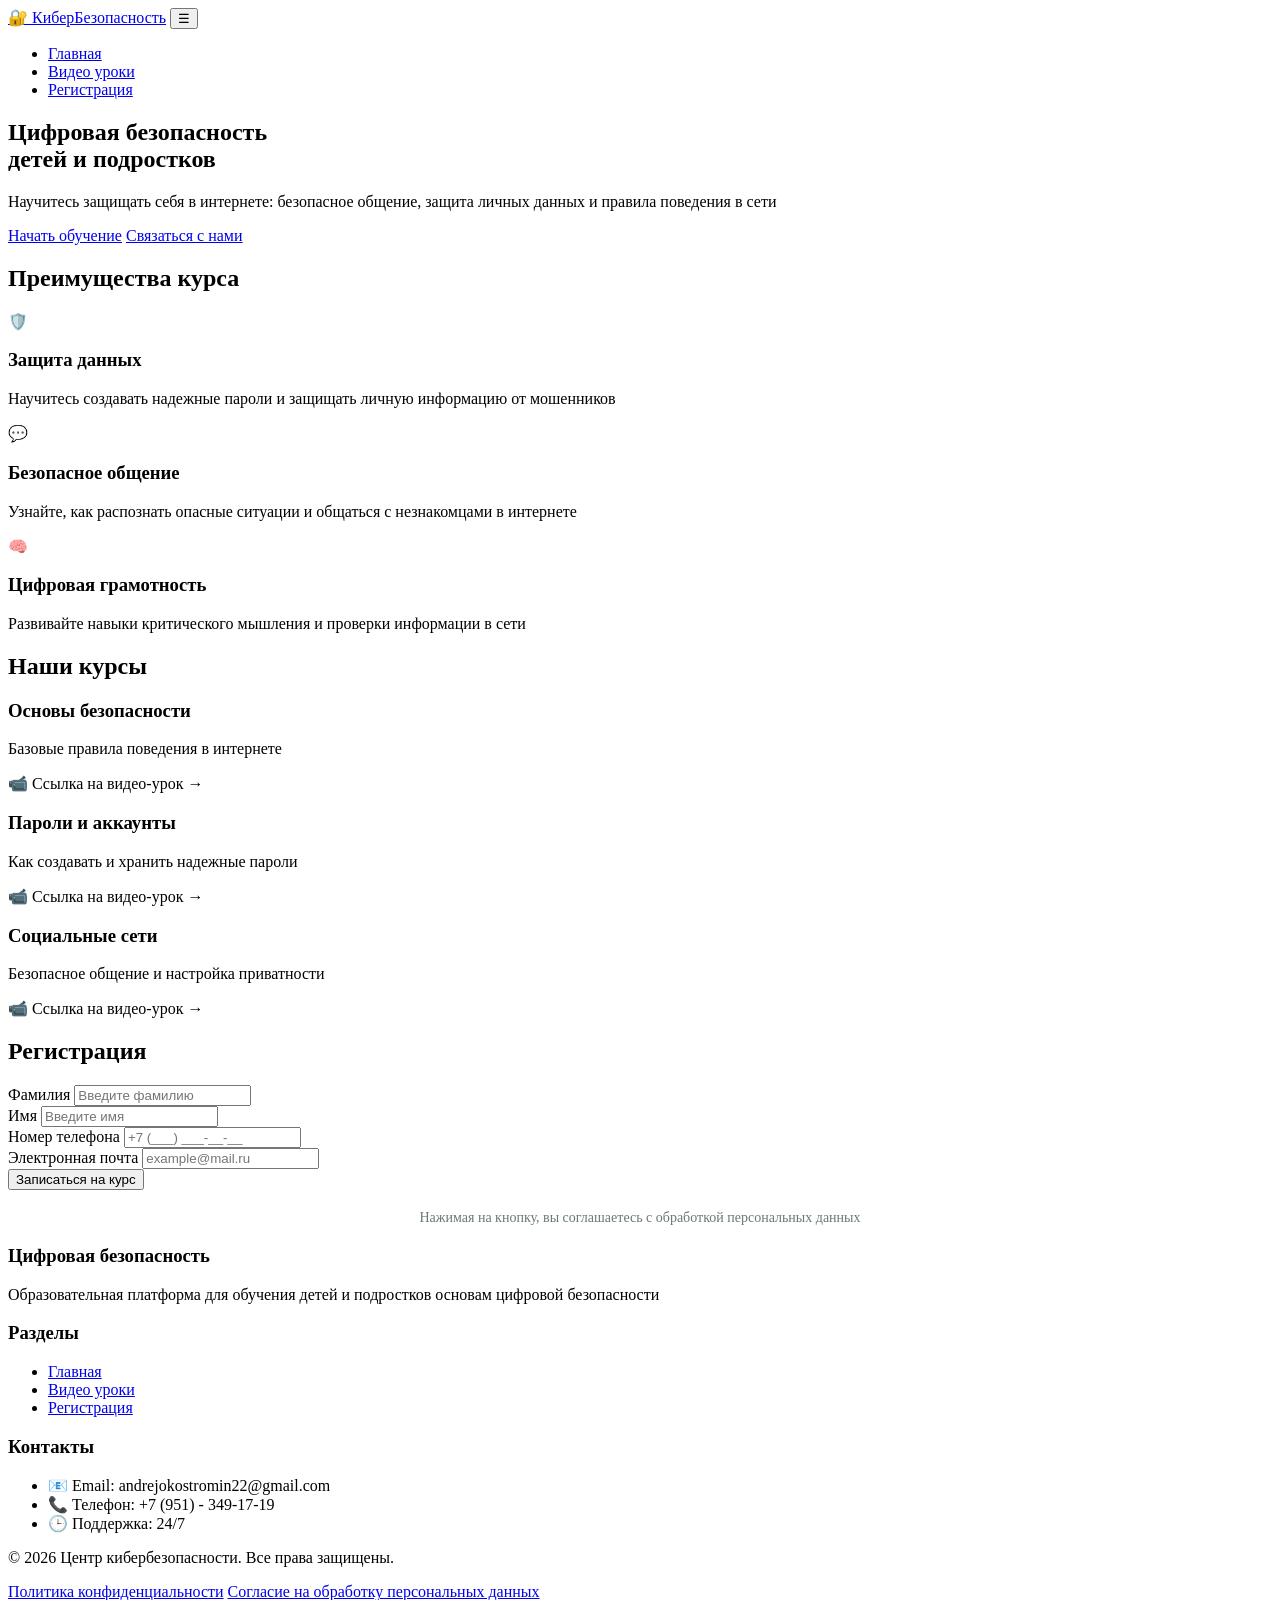
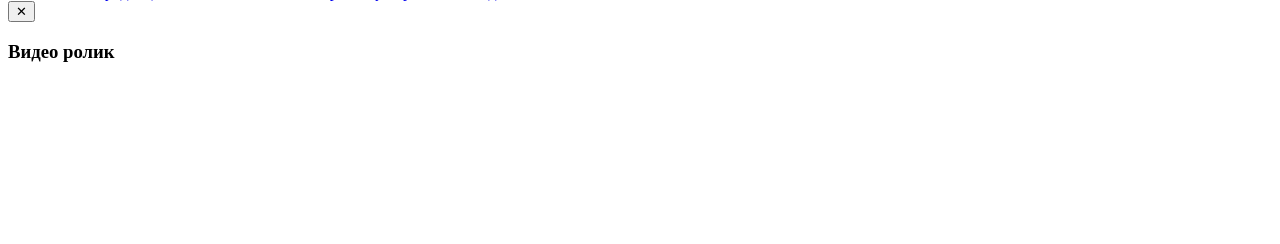
==== ДЕНЬ6/index.html @ f2b6f772 "Add files via upload" ====
<!DOCTYPE html>
<html lang="ru">
<head>
    <meta charset="UTF-8">
    <meta name="viewport" content="width=device-width, initial-scale=1.0, user-scalable=yes">
    <meta name="description" content="Цифровая безопасность для детей и подростков. Обучение основам безопасного поведения в интернете.">
    <title>Цифровая безопасность | Обучение детей и подростков</title>
    <link rel="stylesheet" href="styles.css">
</head>
<body>

<header class="header">
    <div class="container">
        <div class="navbar">
            <a href="#" class="logo">🔐 КиберБезопасность</a>
            <button class="burger" id="burgerBtn">☰</button>
            <ul class="nav-links" id="navMenu">
                <li><a href="#">Главная</a></li>
                <li><a href="#video-lessons">Видео уроки</a></li>
                <li><a href="#register-form">Регистрация</a></li>
            </ul>
        </div>
    </div>
</header>

<main>
    <!-- Hero секция -->
    <section class="hero">
        <div class="container">
            <div class="hero-content">
                <h1>Цифровая безопасность<br>детей и подростков</h1>
                <p>Научитесь защищать себя в интернете: безопасное общение, защита личных данных и правила поведения в сети</p>
                <div class="hero-buttons">
                    <a href="#video-lessons" class="btn btn-primary">Начать обучение</a>
                    <a href="#register-form" class="btn btn-secondary">Связаться с нами</a>
                </div>
            </div>
        </div>
    </section>

    <!-- Преимущества -->
    <section class="features">
        <div class="container">
            <h2 class="section-title">Преимущества курса</h2>
            <div class="features-grid">
                <div class="feature-card">
                    <span class="feature-icon">🛡️</span>
                    <h3>Защита данных</h3>
                    <p>Научитесь создавать надежные пароли и защищать личную информацию от мошенников</p>
                </div>
                <div class="feature-card">
                    <span class="feature-icon">💬</span>
                    <h3>Безопасное общение</h3>
                    <p>Узнайте, как распознать опасные ситуации и общаться с незнакомцами в интернете</p>
                </div>
                <div class="feature-card">
                    <span class="feature-icon">🧠</span>
                    <h3>Цифровая грамотность</h3>
                    <p>Развивайте навыки критического мышления и проверки информации в сети</p>
                </div>
            </div>
        </div>
    </section>

    <!-- Курсы с видео -->
    <section id="video-lessons" class="courses">
        <div class="container">
            <h2 class="section-title">Наши курсы</h2>
            <div class="courses-grid">
                <div class="course-card">
                    <h3>Основы безопасности</h3>
                    <p>Базовые правила поведения в интернете</p>
                    <a class="video-link" onclick="openVideoModal('dQw4w9WgXcQ')">📹 Ссылка на видео-урок →</a>
                </div>
                <div class="course-card">
                    <h3>Пароли и аккаунты</h3>
                    <p>Как создавать и хранить надежные пароли</p>
                    <a class="video-link" onclick="openVideoModal('dQw4w9WgXcQ')">📹 Ссылка на видео-урок →</a>
                </div>
                <div class="course-card">
                    <h3>Социальные сети</h3>
                    <p>Безопасное общение и настройка приватности</p>
                    <a class="video-link" onclick="openVideoModal('dQw4w9WgXcQ')">📹 Ссылка на видео-урок →</a>
                </div>
            </div>
        </div>
    </section>

    <!-- Регистрация -->
    <section id="register-form" class="register-section">
        <div class="container">
            <div class="register-container">
                <h2>Регистрация</h2>
                <form id="registrationForm" onsubmit="handleRegister(event)">
                    <div class="form-group">
                        <label for="surname">Фамилия</label>
                        <input type="text" id="surname" name="surname" required placeholder="Введите фамилию">
                    </div>
                    <div class="form-group">
                        <label for="name">Имя</label>
                        <input type="text" id="name" name="name" required placeholder="Введите имя">
                    </div>
                    <div class="form-group">
                        <label for="phone">Номер телефона</label>
                        <input type="tel" id="phone" name="phone" required placeholder="+7 (___) ___-__-__">
                    </div>
                    <div class="form-group">
                        <label for="email">Электронная почта</label>
                        <input type="email" id="email" name="email" required placeholder="example@mail.ru">
                    </div>
                    <button type="submit" class="btn btn-primary register-btn">Записаться на курс</button>
                </form>
                <p style="text-align: center; margin-top: 20px; font-size: 14px; color: #6B7A6F;">
                    Нажимая на кнопку, вы соглашаетесь с обработкой персональных данных
                </p>
            </div>
        </div>
    </section>
</main>

<!-- Подвал (футер) -->
<footer class="footer">
    <div class="container">
        <div class="footer-grid">
            <div class="footer-col">
                <h3>Цифровая безопасность</h3>
                <p>Образовательная платформа для обучения детей и подростков основам цифровой безопасности</p>
            </div>
            <div class="footer-col">
                <h3>Разделы</h3>
                <ul>
                    <li><a href="#">Главная</a></li>
                    <li><a href="#video-lessons">Видео уроки</a></li>
                    <li><a href="#register-form">Регистрация</a></li>
                </ul>
            </div>
            <div class="footer-col">
                <h3>Контакты</h3>
                <ul class="footer-contacts">
                    <li>📧 Email: andrejokostromin22@gmail.com</li>
                    <li>📞 Телефон: +7 (951) - 349-17-19</li>
                    <li>🕒 Поддержка: 24/7</li>
                </ul>
            </div>
        </div>
        <div class="footer-bottom">
            <p>© 2026 Центр кибербезопасности. Все права защищены.</p>
            <div class="footer-links">
                <a href="#">Политика конфиденциальности</a>
                <a href="#">Согласие на обработку персональных данных</a>
            </div>
        </div>
    </div>
</footer>

<!-- Модальное окно для видео -->
<div id="videoModal" class="modal">
    <div class="modal-content">
        <button class="modal-close" onclick="closeVideoModal()">✕</button>
        <h3>Видео ролик</h3>
        <div class="video-wrapper">
            <iframe id="videoIframe" src="" frameborder="0" allowfullscreen></iframe>
        </div>
    </div>
</div>

<script>
    // Мобильное меню
    const burger = document.getElementById('burgerBtn');
    const navMenu = document.getElementById('navMenu');
    burger.addEventListener('click', () => {
        navMenu.classList.toggle('active');
    });

    // Видео модальное окно
    function openVideoModal(videoId) {
        const modal = document.getElementById('videoModal');
        const iframe = document.getElementById('videoIframe');
        iframe.src = `https://www.youtube.com/embed/${videoId}?autoplay=1`;
        modal.classList.add('active');
        document.body.style.overflow = 'hidden';
    }

    function closeVideoModal() {
        const modal = document.getElementById('videoModal');
        const iframe = document.getElementById('videoIframe');
        iframe.src = '';
        modal.classList.remove('active');
        document.body.style.overflow = 'auto';
    }

    // Закрытие по клику вне модального окна
    window.onclick = function(event) {
        const modal = document.getElementById('videoModal');
        if (event.target === modal) {
            closeVideoModal();
        }
    }

    // Обработка формы регистрации
    function handleRegister(event) {
        event.preventDefault();
        const surname = document.getElementById('surname').value;
        const name = document.getElementById('name').value;
        const phone = document.getElementById('phone').value;
        const email = document.getElementById('email').value;
        
        alert(`Спасибо за регистрацию, ${name} ${surname}!\n\nМы отправили подтверждение на ${email}\nНаш менеджер свяжется с вами по телефону ${phone}`);
        
        document.getElementById('registrationForm').reset();
    }
</script>
</body>
</html>
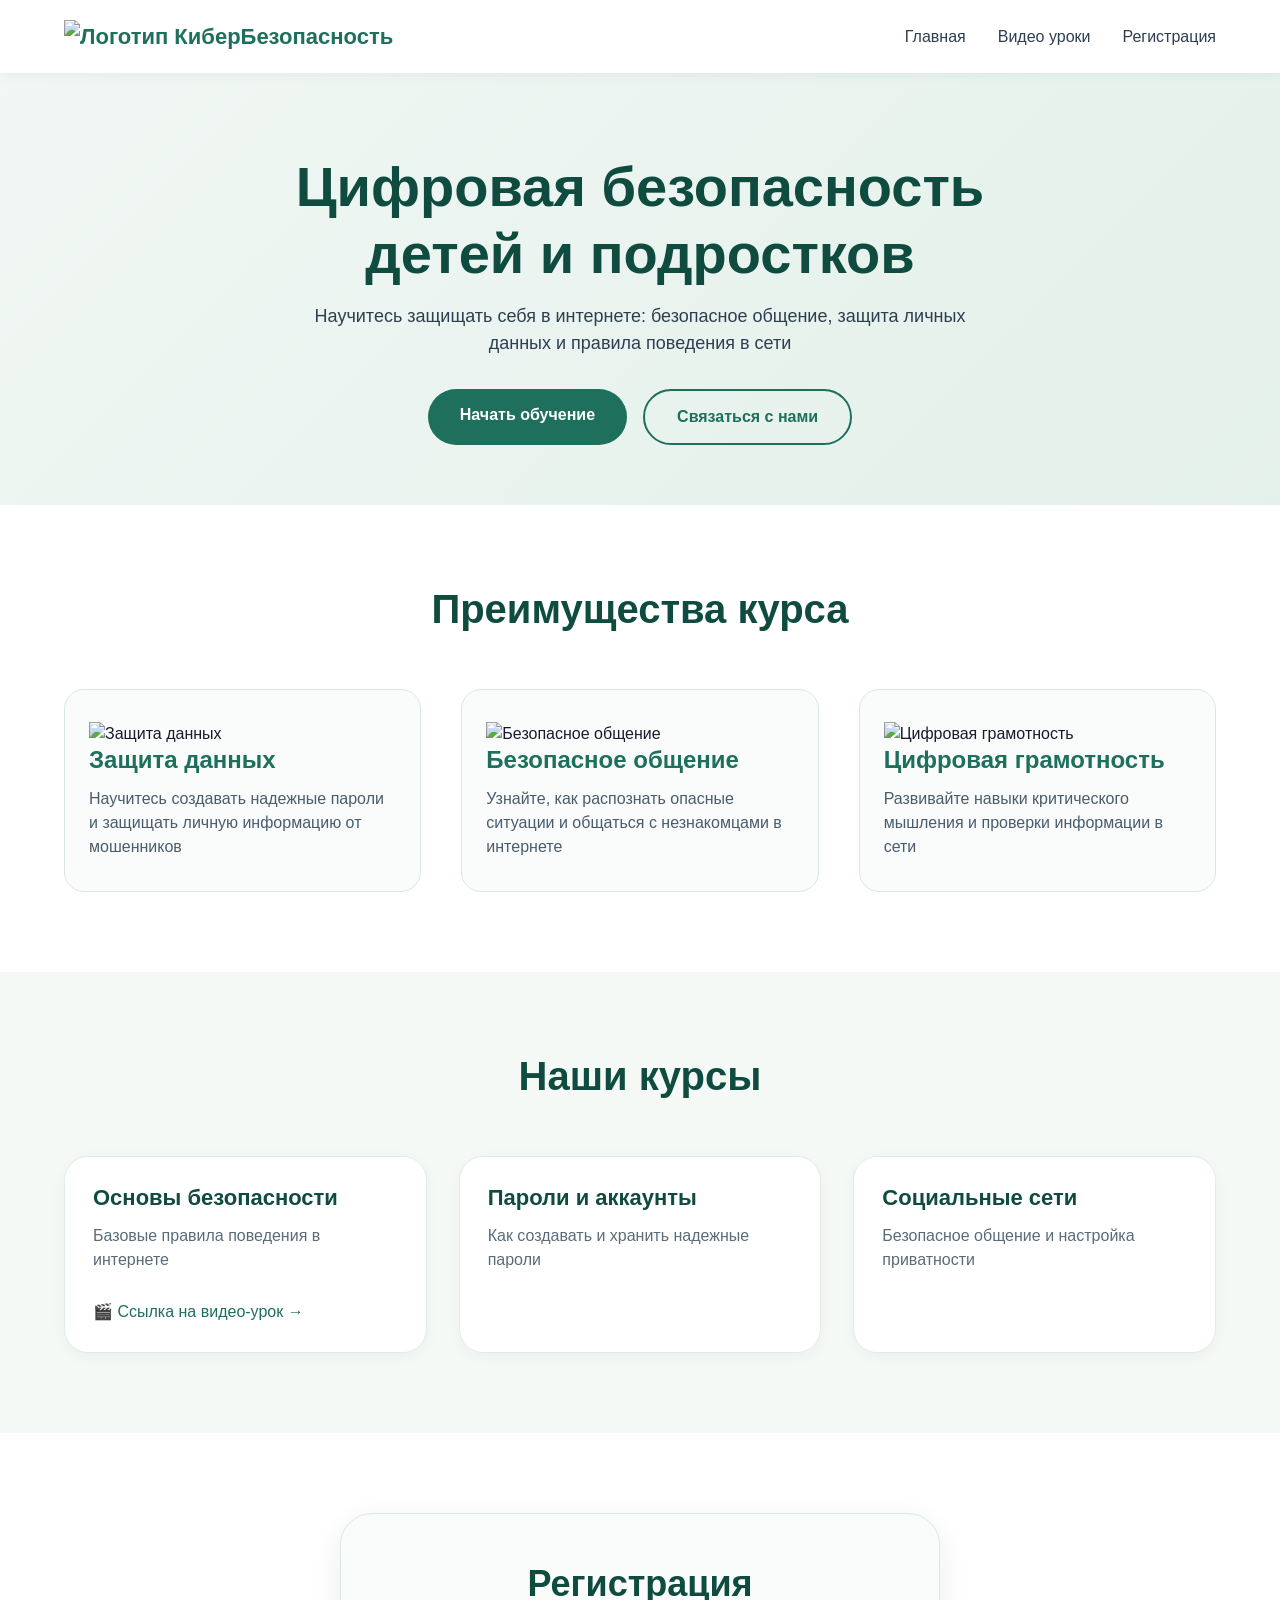
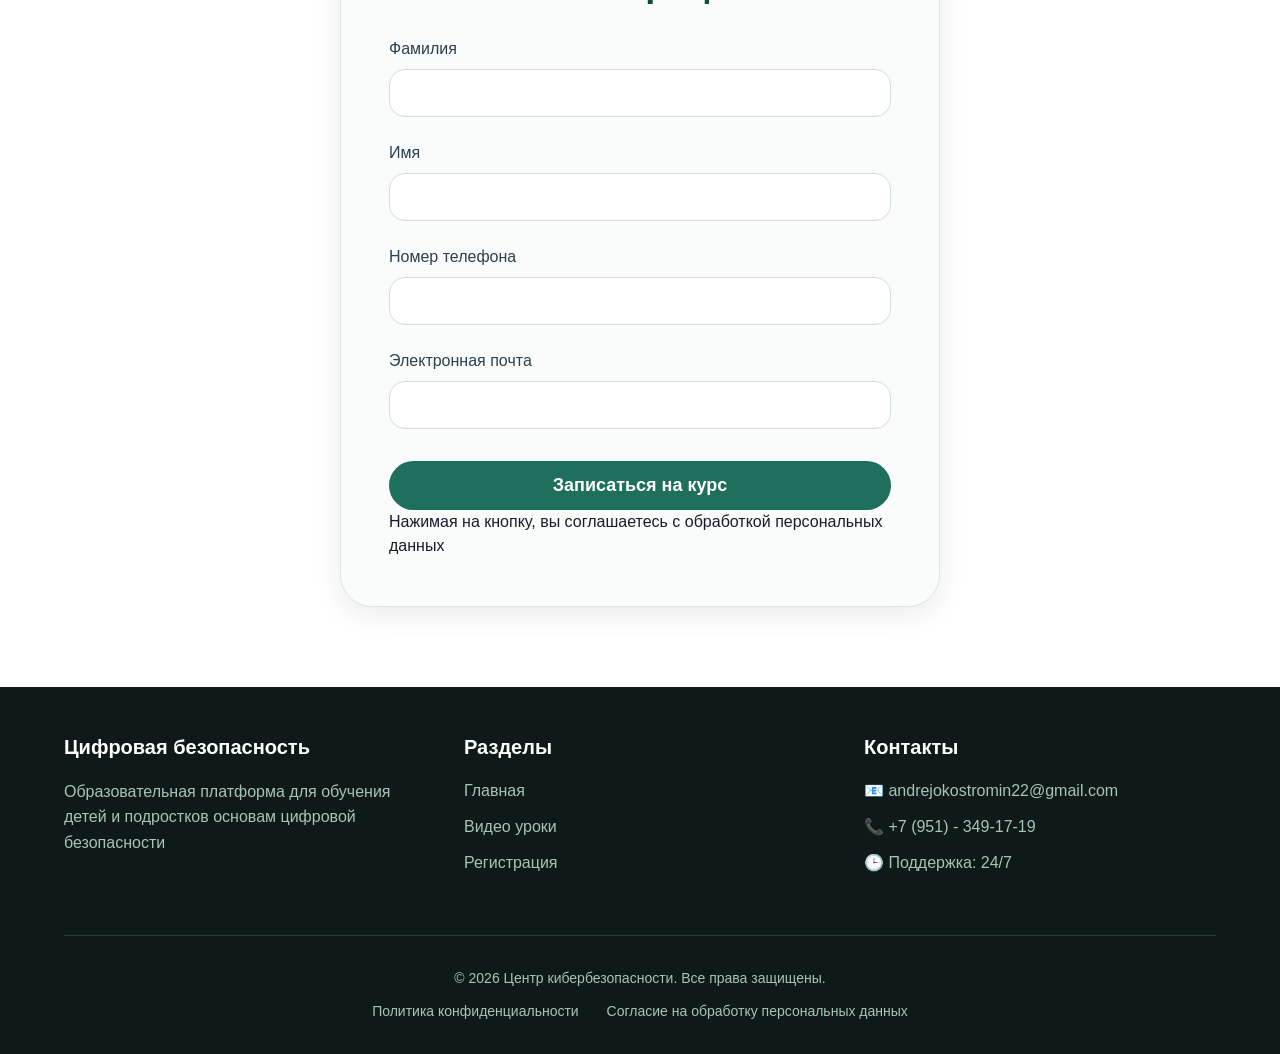
==== commit 88ed1ef5: "Update index.html" ====
--- a/ДЕНЬ6/index.html
+++ b/ДЕНЬ6/index.html
@@ -2,17 +2,19 @@
 <html lang="ru">
 <head>
     <meta charset="UTF-8">
-    <meta name="viewport" content="width=device-width, initial-scale=1.0, user-scalable=yes">
-    <meta name="description" content="Цифровая безопасность для детей и подростков. Обучение основам безопасного поведения в интернете.">
-    <title>Цифровая безопасность | Обучение детей и подростков</title>
-    <link rel="stylesheet" href="styles.css">
+    <meta name="viewport" content="width=device-width, initial-scale=1.0">
+    <title>Цифровая безопасность</title>
+    <link rel="stylesheet" href="style.css">
 </head>
 <body>
 
 <header class="header">
     <div class="container">
         <div class="navbar">
-            <a href="#" class="logo">🔐 КиберБезопасность</a>
+            <a href="#" class="logo">
+                <img src="logo.png" alt="Логотип">
+                <span>КиберБезопасность</span>
+            </a>
             <button class="burger" id="burgerBtn">☰</button>
             <ul class="nav-links" id="navMenu">
                 <li><a href="#">Главная</a></li>
@@ -24,7 +26,6 @@
 </header>
 
 <main>
-    <!-- Hero секция -->
     <section class="hero">
         <div class="container">
             <div class="hero-content">
@@ -38,23 +39,22 @@
         </div>
     </section>
 
-    <!-- Преимущества -->
     <section class="features">
         <div class="container">
             <h2 class="section-title">Преимущества курса</h2>
             <div class="features-grid">
                 <div class="feature-card">
-                    <span class="feature-icon">🛡️</span>
+                    <img src="1.png" alt="Защита данных">
                     <h3>Защита данных</h3>
                     <p>Научитесь создавать надежные пароли и защищать личную информацию от мошенников</p>
                 </div>
                 <div class="feature-card">
-                    <span class="feature-icon">💬</span>
+                    <img src="2.png" alt="Безопасное общение">
                     <h3>Безопасное общение</h3>
                     <p>Узнайте, как распознать опасные ситуации и общаться с незнакомцами в интернете</p>
                 </div>
                 <div class="feature-card">
-                    <span class="feature-icon">🧠</span>
+                    <img src="3.png" alt="Цифровая грамотность">
                     <h3>Цифровая грамотность</h3>
                     <p>Развивайте навыки критического мышления и проверки информации в сети</p>
                 </div>
@@ -62,7 +62,6 @@
         </div>
     </section>
 
-    <!-- Курсы с видео -->
     <section id="video-lessons" class="courses">
         <div class="container">
             <h2 class="section-title">Наши курсы</h2>
@@ -70,23 +69,24 @@
                 <div class="course-card">
                     <h3>Основы безопасности</h3>
                     <p>Базовые правила поведения в интернете</p>
-                    <a class="video-link" onclick="openVideoModal('dQw4w9WgXcQ')">📹 Ссылка на видео-урок →</a>
+                    <a class="video-link" onclick="openVideoModal()">
+                        🎬 Ссылка на видео-урок →
+                    </a>
                 </div>
                 <div class="course-card">
                     <h3>Пароли и аккаунты</h3>
                     <p>Как создавать и хранить надежные пароли</p>
-                    <a class="video-link" onclick="openVideoModal('dQw4w9WgXcQ')">📹 Ссылка на видео-урок →</a>
+                    <!-- Видео ссылки НЕТ -->
                 </div>
                 <div class="course-card">
                     <h3>Социальные сети</h3>
                     <p>Безопасное общение и настройка приватности</p>
-                    <a class="video-link" onclick="openVideoModal('dQw4w9WgXcQ')">📹 Ссылка на видео-урок →</a>
-                </div>
-            </div>
-        </div>
-    </section>
-
-    <!-- Регистрация -->
+                    <!-- Видео ссылки НЕТ -->
+                </div>
+            </div>
+        </div>
+    </section>
+
     <section id="register-form" class="register-section">
         <div class="container">
             <div class="register-container">
@@ -94,31 +94,28 @@
                 <form id="registrationForm" onsubmit="handleRegister(event)">
                     <div class="form-group">
                         <label for="surname">Фамилия</label>
-                        <input type="text" id="surname" name="surname" required placeholder="Введите фамилию">
+                        <input type="text" id="surname" required>
                     </div>
                     <div class="form-group">
                         <label for="name">Имя</label>
-                        <input type="text" id="name" name="name" required placeholder="Введите имя">
+                        <input type="text" id="name" required>
                     </div>
                     <div class="form-group">
                         <label for="phone">Номер телефона</label>
-                        <input type="tel" id="phone" name="phone" required placeholder="+7 (___) ___-__-__">
+                        <input type="tel" id="phone" required>
                     </div>
                     <div class="form-group">
                         <label for="email">Электронная почта</label>
-                        <input type="email" id="email" name="email" required placeholder="example@mail.ru">
+                        <input type="email" id="email" required>
                     </div>
                     <button type="submit" class="btn btn-primary register-btn">Записаться на курс</button>
                 </form>
-                <p style="text-align: center; margin-top: 20px; font-size: 14px; color: #6B7A6F;">
-                    Нажимая на кнопку, вы соглашаетесь с обработкой персональных данных
-                </p>
+                <p class="form-agree">Нажимая на кнопку, вы соглашаетесь с обработкой персональных данных</p>
             </div>
         </div>
     </section>
 </main>
 
-<!-- Подвал (футер) -->
 <footer class="footer">
     <div class="container">
         <div class="footer-grid">
@@ -137,8 +134,8 @@
             <div class="footer-col">
                 <h3>Контакты</h3>
                 <ul class="footer-contacts">
-                    <li>📧 Email: andrejokostromin22@gmail.com</li>
-                    <li>📞 Телефон: +7 (951) - 349-17-19</li>
+                    <li>📧 andrejokostromin22@gmail.com</li>
+                    <li>📞 +7 (951) - 349-17-19</li>
                     <li>🕒 Поддержка: 24/7</li>
                 </ul>
             </div>
@@ -153,43 +150,49 @@
     </div>
 </footer>
 
-<!-- Модальное окно для видео -->
+<!-- Модальное окно с видео -->
 <div id="videoModal" class="modal">
     <div class="modal-content">
         <button class="modal-close" onclick="closeVideoModal()">✕</button>
         <h3>Видео ролик</h3>
         <div class="video-wrapper">
-            <iframe id="videoIframe" src="" frameborder="0" allowfullscreen></iframe>
+            <video id="videoPlayer" controls poster="preview.png" style="width: 100%; height: 100%; border-radius: 12px; background: #000;">
+                <source src="video.mp4" type="video/mp4">
+                Ваш браузер не поддерживает видео
+            </video>
         </div>
     </div>
 </div>
 
 <script>
-    // Мобильное меню
     const burger = document.getElementById('burgerBtn');
     const navMenu = document.getElementById('navMenu');
-    burger.addEventListener('click', () => {
-        navMenu.classList.toggle('active');
-    });
-
-    // Видео модальное окно
-    function openVideoModal(videoId) {
+    if (burger) {
+        burger.addEventListener('click', () => {
+            navMenu.classList.toggle('active');
+        });
+    }
+
+    function openVideoModal() {
         const modal = document.getElementById('videoModal');
-        const iframe = document.getElementById('videoIframe');
-        iframe.src = `https://www.youtube.com/embed/${videoId}?autoplay=1`;
+        const video = document.getElementById('videoPlayer');
+        
         modal.classList.add('active');
         document.body.style.overflow = 'hidden';
+        video.play();
     }
 
     function closeVideoModal() {
         const modal = document.getElementById('videoModal');
-        const iframe = document.getElementById('videoIframe');
-        iframe.src = '';
+        const video = document.getElementById('videoPlayer');
+        
+        video.pause();
+        video.currentTime = 0;
+        
         modal.classList.remove('active');
         document.body.style.overflow = 'auto';
     }
 
-    // Закрытие по клику вне модального окна
     window.onclick = function(event) {
         const modal = document.getElementById('videoModal');
         if (event.target === modal) {
@@ -197,18 +200,15 @@
         }
     }
 
-    // Обработка формы регистрации
     function handleRegister(event) {
         event.preventDefault();
         const surname = document.getElementById('surname').value;
         const name = document.getElementById('name').value;
+        const email = document.getElementById('email').value;
         const phone = document.getElementById('phone').value;
-        const email = document.getElementById('email').value;
-        
-        alert(`Спасибо за регистрацию, ${name} ${surname}!\n\nМы отправили подтверждение на ${email}\nНаш менеджер свяжется с вами по телефону ${phone}`);
-        
+        alert('Спасибо за регистрацию, ' + name + ' ' + surname + '!\n\nМы отправили подтверждение на ' + email + '\nНаш менеджер свяжется с вами по телефону ' + phone);
         document.getElementById('registrationForm').reset();
     }
 </script>
 </body>
-</html>+</html>
--- a/ДЕНЬ6/style.css
+++ b/ДЕНЬ6/style.css
@@ -0,0 +1,513 @@
+/* ---------- RESET ---------- */
+* {
+    margin: 0;
+    padding: 0;
+    box-sizing: border-box;
+}
+
+body {
+    font-family: 'Inter', 'Roboto', sans-serif;
+    background-color: #FFFFFF;
+    color: #1A1A2E;
+    line-height: 1.5;
+}
+
+.container {
+    max-width: 1200px;
+    margin: 0 auto;
+    padding: 0 24px;
+}
+
+h1, h2, h3 {
+    font-weight: 700;
+    line-height: 1.2;
+}
+
+/* ---------- ШРИФТЫ (скачайте и положите в папку fonts/) ---------- */
+@font-face {
+    font-family: 'Inter';
+    src: url('fonts/Inter-Regular.woff2') format('woff2'),
+         url('fonts/Inter-Regular.woff') format('woff');
+    font-weight: 400;
+    font-display: swap;
+}
+@font-face {
+    font-family: 'Inter';
+    src: url('fonts/Inter-Medium.woff2') format('woff2'),
+         url('fonts/Inter-Medium.woff') format('woff');
+    font-weight: 500;
+    font-display: swap;
+}
+@font-face {
+    font-family: 'Inter';
+    src: url('fonts/Inter-Bold.woff2') format('woff2'),
+         url('fonts/Inter-Bold.woff') format('woff');
+    font-weight: 700;
+    font-display: swap;
+}
+
+/* ---------- КНОПКИ ---------- */
+.btn {
+    display: inline-block;
+    padding: 14px 32px;
+    border-radius: 50px;
+    font-weight: 600;
+    text-decoration: none;
+    transition: all 0.3s ease;
+    font-size: 16px;
+    cursor: pointer;
+    border: none;
+}
+
+.btn-primary {
+    background: #1E6F5C;
+    color: white;
+}
+
+.btn-primary:hover {
+    background: #0F4C3F;
+    transform: translateY(-2px);
+}
+
+.btn-secondary {
+    background: transparent;
+    color: #1E6F5C;
+    border: 2px solid #1E6F5C;
+}
+
+.btn-secondary:hover {
+    background: #1E6F5C;
+    color: white;
+}
+
+/* ---------- ССЫЛКА НА ВИДЕО ---------- */
+.video-link {
+    display: inline-flex;
+    align-items: center;
+    gap: 8px;
+    color: #1E6F5C;
+    text-decoration: none;
+    font-weight: 500;
+    margin-top: 12px;
+    transition: gap 0.2s;
+    cursor: pointer;
+}
+
+.video-link:hover {
+    gap: 12px;
+    text-decoration: underline;
+}
+
+/* ---------- ШАПКА (HEADER) ---------- */
+.header {
+    background: white;
+    box-shadow: 0 2px 12px rgba(0,0,0,0.05);
+    position: sticky;
+    top: 0;
+    z-index: 100;
+}
+
+.navbar {
+    display: flex;
+    justify-content: space-between;
+    align-items: center;
+    padding: 20px 0;
+    flex-wrap: wrap;
+    gap: 16px;
+}
+
+.logo {
+    font-size: 22px;
+    font-weight: 700;
+    color: #1E6F5C;
+    text-decoration: none;
+}
+
+.nav-links {
+    display: flex;
+    gap: 32px;
+    list-style: none;
+}
+
+.nav-links a {
+    text-decoration: none;
+    color: #2D3E50;
+    font-weight: 500;
+    transition: color 0.2s;
+}
+
+.nav-links a:hover {
+    color: #1E6F5C;
+}
+
+.burger {
+    display: none;
+    font-size: 28px;
+    cursor: pointer;
+    background: none;
+    border: none;
+}
+
+/* ---------- HERO СЕКЦИЯ ---------- */
+.hero {
+    padding: 80px 0 60px;
+    background: linear-gradient(135deg, #F0F7F4 0%, #E4F0EA 100%);
+}
+
+.hero-content {
+    max-width: 700px;
+    margin: 0 auto;
+    text-align: center;
+}
+
+.hero-content h1 {
+    font-size: 56px;
+    color: #0F4C3F;
+    margin-bottom: 16px;
+}
+
+.hero-content p {
+    font-size: 18px;
+    color: #2D3E50;
+    margin-bottom: 32px;
+}
+
+.hero-buttons {
+    display: flex;
+    gap: 16px;
+    justify-content: center;
+    flex-wrap: wrap;
+}
+
+/* ---------- ПРЕИМУЩЕСТВА ---------- */
+.features {
+    padding: 80px 0;
+    background: white;
+}
+
+.section-title {
+    text-align: center;
+    font-size: 40px;
+    margin-bottom: 56px;
+    color: #0F4C3F;
+}
+
+.features-grid {
+    display: grid;
+    grid-template-columns: repeat(auto-fit, minmax(280px, 1fr));
+    gap: 40px;
+}
+
+.feature-card {
+    background: #F9FCFA;
+    padding: 32px 24px;
+    border-radius: 20px;
+    border: 1px solid #D9E8E2;
+    transition: all 0.25s;
+}
+
+.feature-card:hover {
+    transform: translateY(-5px);
+    box-shadow: 0 12px 24px rgba(0,0,0,0.06);
+    border-color: #1E6F5C;
+}
+
+.feature-icon {
+    font-size: 40px;
+    margin-bottom: 20px;
+    display: block;
+}
+
+.feature-card h3 {
+    font-size: 24px;
+    margin-bottom: 12px;
+    color: #1E6F5C;
+}
+
+.feature-card p {
+    color: #4A5B6E;
+    line-height: 1.5;
+}
+
+/* ---------- КУРСЫ ---------- */
+.courses {
+    background: #F4F9F6;
+    padding: 80px 0;
+}
+
+.courses-grid {
+    display: grid;
+    grid-template-columns: repeat(auto-fit, minmax(300px, 1fr));
+    gap: 32px;
+}
+
+.course-card {
+    background: white;
+    border-radius: 24px;
+    padding: 28px;
+    box-shadow: 0 4px 16px rgba(0,0,0,0.04);
+    border: 1px solid #E2EDE8;
+    transition: all 0.3s;
+}
+
+.course-card:hover {
+    transform: translateY(-4px);
+    box-shadow: 0 12px 28px rgba(0,0,0,0.1);
+}
+
+.course-card h3 {
+    font-size: 22px;
+    margin-bottom: 12px;
+    color: #0F4C3F;
+}
+
+.course-card p {
+    color: #5A6B7A;
+    margin-bottom: 16px;
+}
+
+/* ---------- РЕГИСТРАЦИЯ ---------- */
+.register-section {
+    padding: 80px 0;
+    background: white;
+}
+
+.register-container {
+    max-width: 600px;
+    margin: 0 auto;
+    background: #F9FCFA;
+    padding: 48px;
+    border-radius: 32px;
+    box-shadow: 0 8px 28px rgba(0,0,0,0.08);
+    border: 1px solid #D9E8E2;
+}
+
+.register-container h2 {
+    text-align: center;
+    font-size: 36px;
+    color: #0F4C3F;
+    margin-bottom: 32px;
+}
+
+.form-group {
+    margin-bottom: 24px;
+}
+
+.form-group label {
+    display: block;
+    font-weight: 500;
+    margin-bottom: 8px;
+    color: #2D3E50;
+}
+
+.form-group input {
+    width: 100%;
+    padding: 14px 18px;
+    border: 1px solid #D1E0D1;
+    border-radius: 16px;
+    font-size: 16px;
+    font-family: inherit;
+    transition: border 0.2s;
+}
+
+.form-group input:focus {
+    outline: none;
+    border-color: #1E6F5C;
+    box-shadow: 0 0 0 3px rgba(30,111,92,0.1);
+}
+
+.register-btn {
+    width: 100%;
+    background: #1E6F5C;
+    color: white;
+    padding: 14px;
+    font-size: 18px;
+    margin-top: 8px;
+}
+
+/* ---------- МОДАЛЬНОЕ ОКНО ДЛЯ ВИДЕО ---------- */
+.modal {
+    display: none;
+    position: fixed;
+    top: 0;
+    left: 0;
+    width: 100%;
+    height: 100%;
+    background: rgba(0,0,0,0.8);
+    z-index: 1000;
+    justify-content: center;
+    align-items: center;
+}
+
+.modal.active {
+    display: flex;
+}
+
+.modal-content {
+    background: white;
+    border-radius: 28px;
+    max-width: 800px;
+    width: 90%;
+    padding: 24px;
+    position: relative;
+}
+
+.modal-close {
+    position: absolute;
+    top: 16px;
+    right: 20px;
+    font-size: 28px;
+    cursor: pointer;
+    background: none;
+    border: none;
+    color: #666;
+}
+
+.modal-close:hover {
+    color: #1E6F5C;
+}
+
+.video-wrapper {
+    position: relative;
+    padding-bottom: 56.25%;
+    height: 0;
+    overflow: hidden;
+    border-radius: 20px;
+}
+
+.video-wrapper iframe {
+    position: absolute;
+    top: 0;
+    left: 0;
+    width: 100%;
+    height: 100%;
+    border-radius: 20px;
+}
+
+.modal h3 {
+    margin-bottom: 20px;
+    color: #0F4C3F;
+}
+
+/* ---------- ПОДВАЛ (ФУТЕР) ---------- */
+.footer {
+    background: #0F1A18;
+    color: #A8C3B8;
+    padding: 48px 0 32px;
+}
+
+.footer-grid {
+    display: grid;
+    grid-template-columns: repeat(auto-fit, minmax(250px, 1fr));
+    gap: 48px;
+    margin-bottom: 48px;
+}
+
+.footer-col h3 {
+    font-size: 20px;
+    color: white;
+    margin-bottom: 20px;
+}
+
+.footer-col p {
+    color: #A8C3B8;
+    line-height: 1.6;
+}
+
+.footer-col ul {
+    list-style: none;
+}
+
+.footer-col li {
+    margin-bottom: 12px;
+}
+
+.footer-col a {
+    color: #A8C3B8;
+    text-decoration: none;
+    transition: color 0.2s;
+    cursor: pointer;
+}
+
+.footer-col a:hover {
+    color: #1E6F5C;
+}
+
+.footer-contacts li {
+    display: flex;
+    align-items: center;
+    gap: 10px;
+    color: #A8C3B8;
+}
+
+.footer-bottom {
+    text-align: center;
+    padding-top: 32px;
+    border-top: 1px solid #2A3A36;
+    font-size: 14px;
+}
+
+.footer-bottom a {
+    color: #A8C3B8;
+    text-decoration: none;
+    margin: 0 12px;
+}
+
+.footer-bottom a:hover {
+    color: #1E6F5C;
+}
+
+.footer-links {
+    margin-top: 12px;
+}
+
+/* ---------- АДАПТИВНОСТЬ (СМАРТФОНЫ) ---------- */
+@media (max-width: 768px) {
+    .container {
+        padding: 0 20px;
+    }
+
+    .burger {
+        display: block;
+    }
+
+    .nav-links {
+        display: none;
+        width: 100%;
+        flex-direction: column;
+        background: white;
+        padding: 24px;
+        border-radius: 20px;
+        gap: 16px;
+        box-shadow: 0 10px 20px rgba(0,0,0,0.1);
+    }
+
+    .nav-links.active {
+        display: flex;
+    }
+
+    .hero-content h1 {
+        font-size: 36px;
+    }
+
+    .section-title {
+        font-size: 32px;
+    }
+
+    .register-container {
+        padding: 32px 24px;
+    }
+
+    .register-container h2 {
+        font-size: 28px;
+    }
+
+    .footer-grid {
+        gap: 32px;
+        text-align: center;
+    }
+
+    .footer-contacts li {
+        justify-content: center;
+    }
+}
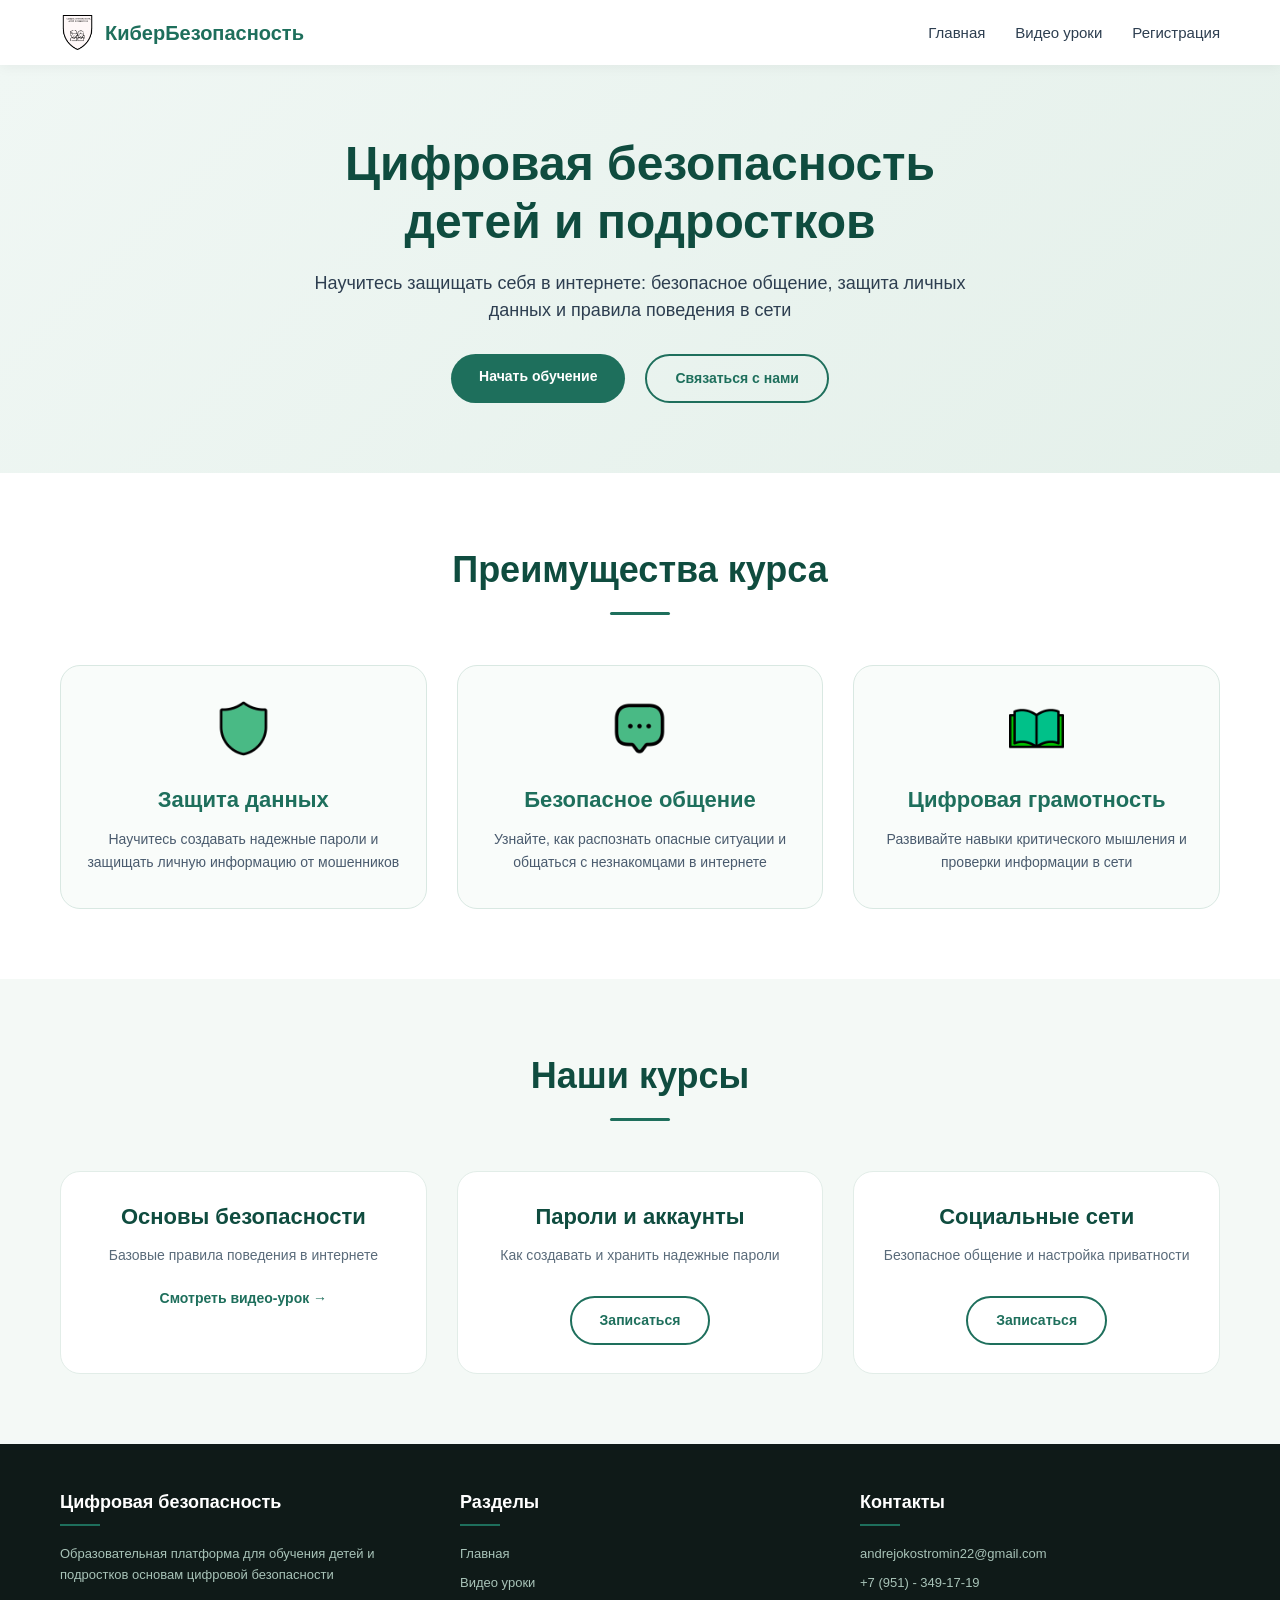
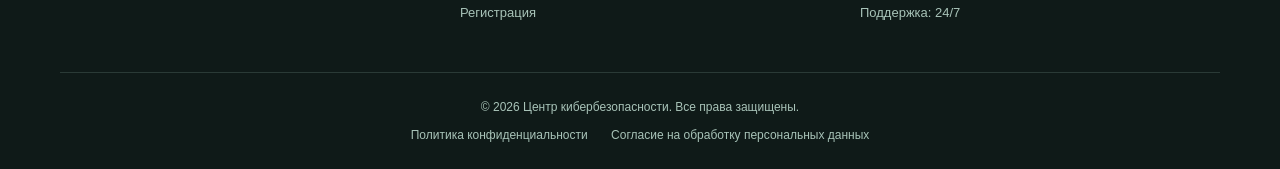
==== commit 8b3c04f0: "Add files via upload" ====
--- a/ДЕНЬ6/index.html
+++ b/ДЕНЬ6/index.html
@@ -11,15 +11,15 @@
 <header class="header">
     <div class="container">
         <div class="navbar">
-            <a href="#" class="logo">
+            <a href="index.html" class="logo">
                 <img src="logo.png" alt="Логотип">
                 <span>КиберБезопасность</span>
             </a>
             <button class="burger" id="burgerBtn">☰</button>
             <ul class="nav-links" id="navMenu">
-                <li><a href="#">Главная</a></li>
-                <li><a href="#video-lessons">Видео уроки</a></li>
-                <li><a href="#register-form">Регистрация</a></li>
+                <li><a href="index.html">Главная</a></li>
+                <li><a href="video.html">Видео уроки</a></li>
+                <li><a href="register.html">Регистрация</a></li>
             </ul>
         </div>
     </div>
@@ -32,8 +32,8 @@
                 <h1>Цифровая безопасность<br>детей и подростков</h1>
                 <p>Научитесь защищать себя в интернете: безопасное общение, защита личных данных и правила поведения в сети</p>
                 <div class="hero-buttons">
-                    <a href="#video-lessons" class="btn btn-primary">Начать обучение</a>
-                    <a href="#register-form" class="btn btn-secondary">Связаться с нами</a>
+                    <a href="video.html" class="btn btn-primary">Начать обучение</a>
+                    <a href="register.html" class="btn btn-secondary">Связаться с нами</a>
                 </div>
             </div>
         </div>
@@ -62,55 +62,27 @@
         </div>
     </section>
 
-    <section id="video-lessons" class="courses">
+    <section class="courses">
         <div class="container">
             <h2 class="section-title">Наши курсы</h2>
             <div class="courses-grid">
                 <div class="course-card">
                     <h3>Основы безопасности</h3>
                     <p>Базовые правила поведения в интернете</p>
-                    <a class="video-link" onclick="openVideoModal()">
-                        🎬 Ссылка на видео-урок →
+                    <a href="video.html" class="video-link">
+                        Смотреть видео-урок →
                     </a>
                 </div>
                 <div class="course-card">
                     <h3>Пароли и аккаунты</h3>
                     <p>Как создавать и хранить надежные пароли</p>
-                    <!-- Видео ссылки НЕТ -->
+                    <a href="register.html" class="btn btn-secondary" style="margin-top: 10px; display: inline-block;">Записаться</a>
                 </div>
                 <div class="course-card">
                     <h3>Социальные сети</h3>
                     <p>Безопасное общение и настройка приватности</p>
-                    <!-- Видео ссылки НЕТ -->
+                    <a href="register.html" class="btn btn-secondary" style="margin-top: 10px; display: inline-block;">Записаться</a>
                 </div>
-            </div>
-        </div>
-    </section>
-
-    <section id="register-form" class="register-section">
-        <div class="container">
-            <div class="register-container">
-                <h2>Регистрация</h2>
-                <form id="registrationForm" onsubmit="handleRegister(event)">
-                    <div class="form-group">
-                        <label for="surname">Фамилия</label>
-                        <input type="text" id="surname" required>
-                    </div>
-                    <div class="form-group">
-                        <label for="name">Имя</label>
-                        <input type="text" id="name" required>
-                    </div>
-                    <div class="form-group">
-                        <label for="phone">Номер телефона</label>
-                        <input type="tel" id="phone" required>
-                    </div>
-                    <div class="form-group">
-                        <label for="email">Электронная почта</label>
-                        <input type="email" id="email" required>
-                    </div>
-                    <button type="submit" class="btn btn-primary register-btn">Записаться на курс</button>
-                </form>
-                <p class="form-agree">Нажимая на кнопку, вы соглашаетесь с обработкой персональных данных</p>
             </div>
         </div>
     </section>
@@ -126,17 +98,17 @@
             <div class="footer-col">
                 <h3>Разделы</h3>
                 <ul>
-                    <li><a href="#">Главная</a></li>
-                    <li><a href="#video-lessons">Видео уроки</a></li>
-                    <li><a href="#register-form">Регистрация</a></li>
+                    <li><a href="index.html">Главная</a></li>
+                    <li><a href="video.html">Видео уроки</a></li>
+                    <li><a href="register.html">Регистрация</a></li>
                 </ul>
             </div>
             <div class="footer-col">
                 <h3>Контакты</h3>
                 <ul class="footer-contacts">
-                    <li>📧 andrejokostromin22@gmail.com</li>
-                    <li>📞 +7 (951) - 349-17-19</li>
-                    <li>🕒 Поддержка: 24/7</li>
+                    <li>andrejokostromin22@gmail.com</li>
+                    <li>+7 (951) - 349-17-19</li>
+                    <li>Поддержка: 24/7</li>
                 </ul>
             </div>
         </div>
@@ -150,20 +122,6 @@
     </div>
 </footer>
 
-<!-- Модальное окно с видео -->
-<div id="videoModal" class="modal">
-    <div class="modal-content">
-        <button class="modal-close" onclick="closeVideoModal()">✕</button>
-        <h3>Видео ролик</h3>
-        <div class="video-wrapper">
-            <video id="videoPlayer" controls poster="preview.png" style="width: 100%; height: 100%; border-radius: 12px; background: #000;">
-                <source src="video.mp4" type="video/mp4">
-                Ваш браузер не поддерживает видео
-            </video>
-        </div>
-    </div>
-</div>
-
 <script>
     const burger = document.getElementById('burgerBtn');
     const navMenu = document.getElementById('navMenu');
@@ -172,43 +130,6 @@
             navMenu.classList.toggle('active');
         });
     }
-
-    function openVideoModal() {
-        const modal = document.getElementById('videoModal');
-        const video = document.getElementById('videoPlayer');
-        
-        modal.classList.add('active');
-        document.body.style.overflow = 'hidden';
-        video.play();
-    }
-
-    function closeVideoModal() {
-        const modal = document.getElementById('videoModal');
-        const video = document.getElementById('videoPlayer');
-        
-        video.pause();
-        video.currentTime = 0;
-        
-        modal.classList.remove('active');
-        document.body.style.overflow = 'auto';
-    }
-
-    window.onclick = function(event) {
-        const modal = document.getElementById('videoModal');
-        if (event.target === modal) {
-            closeVideoModal();
-        }
-    }
-
-    function handleRegister(event) {
-        event.preventDefault();
-        const surname = document.getElementById('surname').value;
-        const name = document.getElementById('name').value;
-        const email = document.getElementById('email').value;
-        const phone = document.getElementById('phone').value;
-        alert('Спасибо за регистрацию, ' + name + ' ' + surname + '!\n\nМы отправили подтверждение на ' + email + '\nНаш менеджер свяжется с вами по телефону ' + phone);
-        document.getElementById('registrationForm').reset();
-    }
 </script>
 </body>
-</html>
+</html>
--- a/ДЕНЬ6/style.css
+++ b/ДЕНЬ6/style.css
@@ -1,4 +1,3 @@
-/* ---------- RESET ---------- */
 * {
     margin: 0;
     padding: 0;
@@ -6,8 +5,8 @@
 }
 
 body {
-    font-family: 'Inter', 'Roboto', sans-serif;
-    background-color: #FFFFFF;
+    font-family: 'Segoe UI', Tahoma, Geneva, Verdana, sans-serif;
+    background: #fff;
     color: #1A1A2E;
     line-height: 1.5;
 }
@@ -15,48 +14,20 @@
 .container {
     max-width: 1200px;
     margin: 0 auto;
-    padding: 0 24px;
-}
-
-h1, h2, h3 {
-    font-weight: 700;
-    line-height: 1.2;
-}
-
-/* ---------- ШРИФТЫ (скачайте и положите в папку fonts/) ---------- */
-@font-face {
-    font-family: 'Inter';
-    src: url('fonts/Inter-Regular.woff2') format('woff2'),
-         url('fonts/Inter-Regular.woff') format('woff');
-    font-weight: 400;
-    font-display: swap;
-}
-@font-face {
-    font-family: 'Inter';
-    src: url('fonts/Inter-Medium.woff2') format('woff2'),
-         url('fonts/Inter-Medium.woff') format('woff');
-    font-weight: 500;
-    font-display: swap;
-}
-@font-face {
-    font-family: 'Inter';
-    src: url('fonts/Inter-Bold.woff2') format('woff2'),
-         url('fonts/Inter-Bold.woff') format('woff');
-    font-weight: 700;
-    font-display: swap;
-}
-
-/* ---------- КНОПКИ ---------- */
+    padding: 0 20px;
+}
+
+/* Кнопки */
 .btn {
     display: inline-block;
-    padding: 14px 32px;
+    padding: 12px 28px;
     border-radius: 50px;
     font-weight: 600;
     text-decoration: none;
-    transition: all 0.3s ease;
-    font-size: 16px;
+    font-size: 14px;
     cursor: pointer;
     border: none;
+    transition: all 0.3s ease;
 }
 
 .btn-primary {
@@ -67,6 +38,7 @@
 .btn-primary:hover {
     background: #0F4C3F;
     transform: translateY(-2px);
+    box-shadow: 0 4px 12px rgba(30,111,92,0.3);
 }
 
 .btn-secondary {
@@ -78,27 +50,10 @@
 .btn-secondary:hover {
     background: #1E6F5C;
     color: white;
-}
-
-/* ---------- ССЫЛКА НА ВИДЕО ---------- */
-.video-link {
-    display: inline-flex;
-    align-items: center;
-    gap: 8px;
-    color: #1E6F5C;
-    text-decoration: none;
-    font-weight: 500;
-    margin-top: 12px;
-    transition: gap 0.2s;
-    cursor: pointer;
-}
-
-.video-link:hover {
-    gap: 12px;
-    text-decoration: underline;
-}
-
-/* ---------- ШАПКА (HEADER) ---------- */
+    transform: translateY(-2px);
+}
+
+/* Шапка */
 .header {
     background: white;
     box-shadow: 0 2px 12px rgba(0,0,0,0.05);
@@ -111,21 +66,29 @@
     display: flex;
     justify-content: space-between;
     align-items: center;
-    padding: 20px 0;
+    padding: 15px 0;
     flex-wrap: wrap;
     gap: 16px;
 }
 
 .logo {
-    font-size: 22px;
+    display: flex;
+    align-items: center;
+    gap: 10px;
+    font-size: 20px;
     font-weight: 700;
     color: #1E6F5C;
     text-decoration: none;
 }
 
+.logo img {
+    height: 35px;
+    width: auto;
+}
+
 .nav-links {
     display: flex;
-    gap: 32px;
+    gap: 30px;
     list-style: none;
 }
 
@@ -133,24 +96,41 @@
     text-decoration: none;
     color: #2D3E50;
     font-weight: 500;
-    transition: color 0.2s;
+    font-size: 15px;
+    transition: color 0.3s;
+    position: relative;
 }
 
 .nav-links a:hover {
     color: #1E6F5C;
+}
+
+.nav-links a::after {
+    content: '';
+    position: absolute;
+    bottom: -5px;
+    left: 0;
+    width: 0;
+    height: 2px;
+    background: #1E6F5C;
+    transition: width 0.3s;
+}
+
+.nav-links a:hover::after {
+    width: 100%;
 }
 
 .burger {
     display: none;
     font-size: 28px;
-    cursor: pointer;
     background: none;
     border: none;
-}
-
-/* ---------- HERO СЕКЦИЯ ---------- */
+    cursor: pointer;
+}
+
+/* Hero секция */
 .hero {
-    padding: 80px 0 60px;
+    padding: 70px 0;
     background: linear-gradient(135deg, #F0F7F4 0%, #E4F0EA 100%);
 }
 
@@ -161,98 +141,112 @@
 }
 
 .hero-content h1 {
-    font-size: 56px;
+    font-size: 48px;
     color: #0F4C3F;
-    margin-bottom: 16px;
+    margin-bottom: 20px;
+    line-height: 1.2;
 }
 
 .hero-content p {
     font-size: 18px;
+    margin-bottom: 30px;
     color: #2D3E50;
-    margin-bottom: 32px;
 }
 
 .hero-buttons {
     display: flex;
-    gap: 16px;
+    gap: 20px;
     justify-content: center;
     flex-wrap: wrap;
 }
 
-/* ---------- ПРЕИМУЩЕСТВА ---------- */
+/* Преимущества */
 .features {
-    padding: 80px 0;
+    padding: 70px 0;
     background: white;
 }
 
 .section-title {
     text-align: center;
-    font-size: 40px;
-    margin-bottom: 56px;
+    font-size: 36px;
+    margin-bottom: 50px;
     color: #0F4C3F;
+    position: relative;
+}
+
+.section-title::after {
+    content: '';
+    display: block;
+    width: 60px;
+    height: 3px;
+    background: #1E6F5C;
+    margin: 15px auto 0;
+    border-radius: 2px;
 }
 
 .features-grid {
     display: grid;
     grid-template-columns: repeat(auto-fit, minmax(280px, 1fr));
-    gap: 40px;
+    gap: 30px;
 }
 
 .feature-card {
     background: #F9FCFA;
-    padding: 32px 24px;
+    padding: 35px 25px;
     border-radius: 20px;
     border: 1px solid #D9E8E2;
-    transition: all 0.25s;
+    text-align: center;
+    transition: all 0.3s;
 }
 
 .feature-card:hover {
-    transform: translateY(-5px);
-    box-shadow: 0 12px 24px rgba(0,0,0,0.06);
+    transform: translateY(-8px);
+    box-shadow: 0 20px 30px rgba(0,0,0,0.08);
     border-color: #1E6F5C;
 }
 
-.feature-icon {
-    font-size: 40px;
+.feature-card img {
+    width: 55px;
+    height: 55px;
     margin-bottom: 20px;
-    display: block;
 }
 
 .feature-card h3 {
-    font-size: 24px;
+    font-size: 22px;
     margin-bottom: 12px;
     color: #1E6F5C;
 }
 
 .feature-card p {
     color: #4A5B6E;
-    line-height: 1.5;
-}
-
-/* ---------- КУРСЫ ---------- */
+    font-size: 14px;
+    line-height: 1.6;
+}
+
+/* Курсы */
 .courses {
     background: #F4F9F6;
-    padding: 80px 0;
+    padding: 70px 0;
 }
 
 .courses-grid {
     display: grid;
     grid-template-columns: repeat(auto-fit, minmax(300px, 1fr));
-    gap: 32px;
+    gap: 30px;
 }
 
 .course-card {
     background: white;
-    border-radius: 24px;
+    border-radius: 20px;
     padding: 28px;
-    box-shadow: 0 4px 16px rgba(0,0,0,0.04);
     border: 1px solid #E2EDE8;
     transition: all 0.3s;
+    text-align: center;
 }
 
 .course-card:hover {
-    transform: translateY(-4px);
-    box-shadow: 0 12px 28px rgba(0,0,0,0.1);
+    transform: translateY(-6px);
+    box-shadow: 0 20px 30px rgba(0,0,0,0.1);
 }
 
 .course-card h3 {
@@ -263,54 +257,245 @@
 
 .course-card p {
     color: #5A6B7A;
-    margin-bottom: 16px;
-}
-
-/* ---------- РЕГИСТРАЦИЯ ---------- */
+    margin-bottom: 20px;
+    font-size: 14px;
+}
+
+.video-link {
+    display: inline-flex;
+    align-items: center;
+    gap: 8px;
+    color: #1E6F5C;
+    text-decoration: none;
+    font-weight: 600;
+    font-size: 14px;
+    transition: gap 0.3s;
+}
+
+.video-link:hover {
+    gap: 12px;
+    color: #0F4C3F;
+}
+
+/* Баннер на главной */
+.banner-section {
+    padding: 40px 0;
+    background: #F9FCFA;
+}
+
+.banner-link {
+    display: block;
+    width: 100%;
+    max-width: 800px;
+    margin: 0 auto;
+    transition: transform 0.3s ease;
+}
+
+.banner-link:hover {
+    transform: scale(1.02);
+}
+
+.banner-image {
+    width: 100%;
+    max-width: 100%;
+    height: auto;
+    border-radius: 20px;
+    box-shadow: 0 8px 20px rgba(0,0,0,0.1);
+}
+
+/* ========== СТРАНИЦА ВИДЕО ========== */
+.video-page {
+    padding: 50px 0;
+    min-height: calc(100vh - 300px);
+    background: linear-gradient(135deg, #F8F9FA 0%, #F0F2F4 100%);
+}
+
+.video-container-page {
+    max-width: 1000px;
+    margin: 0 auto;
+}
+
+.video-container-page h1 {
+    font-size: 38px;
+    color: #0F4C3F;
+    margin-bottom: 15px;
+    text-align: center;
+}
+
+.video-description {
+    text-align: center;
+    color: #5A6B7A;
+    margin-bottom: 30px;
+    font-size: 16px;
+}
+
+/* Баннер на странице видео */
+.banner-video {
+    background: linear-gradient(135deg, #FF8C42 0%, #FF6B35 100%);
+    border-radius: 24px;
+    padding: 25px 35px;
+    display: flex;
+    justify-content: space-between;
+    align-items: center;
+    flex-wrap: wrap;
+    gap: 20px;
+    margin-bottom: 35px;
+    box-shadow: 0 10px 25px rgba(255,107,53,0.3);
+}
+
+.banner-video-text h3 {
+    font-size: 24px;
+    color: white;
+    margin-bottom: 10px;
+}
+
+.banner-video-text p {
+    font-size: 15px;
+    color: rgba(255,255,255,0.95);
+    margin-bottom: 15px;
+}
+
+.btn-banner {
+    background: #FFD166;
+    color: #1E6F5C;
+    padding: 10px 24px;
+    font-weight: 700;
+    border-radius: 50px;
+    text-decoration: none;
+    display: inline-block;
+    transition: all 0.3s;
+}
+
+.btn-banner:hover {
+    background: #FFC107;
+    transform: translateY(-2px);
+    box-shadow: 0 4px 12px rgba(0,0,0,0.2);
+}
+
+.banner-video-icon {
+    background: rgba(255,255,255,0.2);
+    width: 80px;
+    height: 80px;
+    border-radius: 50%;
+    display: flex;
+    align-items: center;
+    justify-content: center;
+}
+
+.banner-icon-img {
+    width: 50px;
+    height: 50px;
+    object-fit: contain;
+}
+
+/* Видео плеер */
+.video-player-wrapper {
+    margin-bottom: 35px;
+    border-radius: 24px;
+    overflow: hidden;
+    box-shadow: 0 20px 35px rgba(0,0,0,0.15);
+    background: #000;
+}
+
+.video-player-wrapper video {
+    width: 100%;
+    display: block;
+}
+
+/* Информация после видео */
+.video-info {
+    background: white;
+    padding: 35px;
+    border-radius: 24px;
+    border: 1px solid #D9E8E2;
+    box-shadow: 0 8px 20px rgba(0,0,0,0.05);
+}
+
+.video-info h3 {
+    font-size: 24px;
+    color: #0F4C3F;
+    margin-bottom: 20px;
+}
+
+.video-info ul {
+    list-style: none;
+    margin-bottom: 30px;
+    display: grid;
+    grid-template-columns: repeat(auto-fit, minmax(250px, 1fr));
+    gap: 12px;
+}
+
+.video-info li {
+    margin-bottom: 10px;
+    font-size: 15px;
+    color: #2D3E50;
+    display: flex;
+    align-items: center;
+    gap: 10px;
+}
+
+.video-info li::before {
+    content: "●";
+    color: #1E6F5C;
+    font-size: 12px;
+}
+
+/* ========== СТРАНИЦА РЕГИСТРАЦИИ ========== */
 .register-section {
-    padding: 80px 0;
+    padding: 60px 0;
+    background: linear-gradient(135deg, #F8F9FA 0%, #F0F2F4 100%);
+    min-height: calc(100vh - 250px);
+    display: flex;
+    align-items: center;
+}
+
+.register-container {
+    max-width: 550px;
+    margin: 0 auto;
     background: white;
-}
-
-.register-container {
-    max-width: 600px;
-    margin: 0 auto;
-    background: #F9FCFA;
-    padding: 48px;
-    border-radius: 32px;
-    box-shadow: 0 8px 28px rgba(0,0,0,0.08);
-    border: 1px solid #D9E8E2;
+    padding: 45px;
+    border-radius: 28px;
+    box-shadow: 0 20px 40px rgba(0,0,0,0.1);
 }
 
 .register-container h2 {
     text-align: center;
-    font-size: 36px;
+    font-size: 34px;
+    margin-bottom: 10px;
     color: #0F4C3F;
-    margin-bottom: 32px;
+}
+
+.register-container > p {
+    text-align: center;
+    color: #6B7A6F;
+    margin-bottom: 30px;
 }
 
 .form-group {
-    margin-bottom: 24px;
+    margin-bottom: 22px;
 }
 
 .form-group label {
     display: block;
-    font-weight: 500;
+    font-weight: 600;
     margin-bottom: 8px;
+    font-size: 14px;
     color: #2D3E50;
 }
 
-.form-group input {
+.form-group input,
+.form-group select {
     width: 100%;
     padding: 14px 18px;
-    border: 1px solid #D1E0D1;
-    border-radius: 16px;
-    font-size: 16px;
+    border: 2px solid #E2EDE8;
+    border-radius: 14px;
+    font-size: 15px;
     font-family: inherit;
-    transition: border 0.2s;
-}
-
-.form-group input:focus {
+    transition: all 0.3s;
+}
+
+.form-group input:focus,
+.form-group select:focus {
     outline: none;
     border-color: #1E6F5C;
     box-shadow: 0 0 0 3px rgba(30,111,92,0.1);
@@ -318,100 +503,52 @@
 
 .register-btn {
     width: 100%;
-    background: #1E6F5C;
-    color: white;
     padding: 14px;
     font-size: 18px;
-    margin-top: 8px;
-}
-
-/* ---------- МОДАЛЬНОЕ ОКНО ДЛЯ ВИДЕО ---------- */
-.modal {
-    display: none;
-    position: fixed;
-    top: 0;
-    left: 0;
-    width: 100%;
-    height: 100%;
-    background: rgba(0,0,0,0.8);
-    z-index: 1000;
-    justify-content: center;
-    align-items: center;
-}
-
-.modal.active {
-    display: flex;
-}
-
-.modal-content {
-    background: white;
-    border-radius: 28px;
-    max-width: 800px;
-    width: 90%;
-    padding: 24px;
-    position: relative;
-}
-
-.modal-close {
-    position: absolute;
-    top: 16px;
-    right: 20px;
-    font-size: 28px;
-    cursor: pointer;
-    background: none;
-    border: none;
-    color: #666;
-}
-
-.modal-close:hover {
-    color: #1E6F5C;
-}
-
-.video-wrapper {
-    position: relative;
-    padding-bottom: 56.25%;
-    height: 0;
-    overflow: hidden;
-    border-radius: 20px;
-}
-
-.video-wrapper iframe {
-    position: absolute;
-    top: 0;
-    left: 0;
-    width: 100%;
-    height: 100%;
-    border-radius: 20px;
-}
-
-.modal h3 {
-    margin-bottom: 20px;
-    color: #0F4C3F;
-}
-
-/* ---------- ПОДВАЛ (ФУТЕР) ---------- */
+    margin-top: 10px;
+}
+
+.form-agree {
+    text-align: center;
+    margin-top: 20px;
+    font-size: 12px;
+    color: #6B7A6F;
+}
+
+/* Подвал */
 .footer {
     background: #0F1A18;
     color: #A8C3B8;
-    padding: 48px 0 32px;
+    padding: 45px 0 25px;
 }
 
 .footer-grid {
     display: grid;
-    grid-template-columns: repeat(auto-fit, minmax(250px, 1fr));
-    gap: 48px;
-    margin-bottom: 48px;
+    grid-template-columns: repeat(auto-fit, minmax(240px, 1fr));
+    gap: 40px;
+    margin-bottom: 40px;
 }
 
 .footer-col h3 {
-    font-size: 20px;
+    font-size: 18px;
     color: white;
-    margin-bottom: 20px;
+    margin-bottom: 18px;
+    position: relative;
+}
+
+.footer-col h3::after {
+    content: '';
+    display: block;
+    width: 40px;
+    height: 2px;
+    background: #1E6F5C;
+    margin-top: 8px;
 }
 
 .footer-col p {
     color: #A8C3B8;
     line-height: 1.6;
+    font-size: 13px;
 }
 
 .footer-col ul {
@@ -419,14 +556,14 @@
 }
 
 .footer-col li {
-    margin-bottom: 12px;
+    margin-bottom: 10px;
+    font-size: 13px;
 }
 
 .footer-col a {
     color: #A8C3B8;
     text-decoration: none;
-    transition: color 0.2s;
-    cursor: pointer;
+    transition: color 0.3s;
 }
 
 .footer-col a:hover {
@@ -437,77 +574,143 @@
     display: flex;
     align-items: center;
     gap: 10px;
-    color: #A8C3B8;
 }
 
 .footer-bottom {
     text-align: center;
-    padding-top: 32px;
+    padding-top: 25px;
     border-top: 1px solid #2A3A36;
-    font-size: 14px;
-}
-
-.footer-bottom a {
+    font-size: 12px;
+}
+
+.footer-links {
+    margin-top: 10px;
+}
+
+.footer-links a {
     color: #A8C3B8;
     text-decoration: none;
-    margin: 0 12px;
-}
-
-.footer-bottom a:hover {
-    color: #1E6F5C;
-}
-
-.footer-links {
-    margin-top: 12px;
-}
-
-/* ---------- АДАПТИВНОСТЬ (СМАРТФОНЫ) ---------- */
+    margin: 0 10px;
+    transition: color 0.3s;
+}
+
+.footer-links a:hover {
+    color: #1E6F5C;
+}
+
+/* Адаптив */
 @media (max-width: 768px) {
-    .container {
-        padding: 0 20px;
-    }
-
     .burger {
         display: block;
     }
-
+    
     .nav-links {
         display: none;
         width: 100%;
         flex-direction: column;
         background: white;
-        padding: 24px;
-        border-radius: 20px;
-        gap: 16px;
+        padding: 20px;
+        border-radius: 16px;
+        gap: 12px;
         box-shadow: 0 10px 20px rgba(0,0,0,0.1);
     }
-
+    
     .nav-links.active {
         display: flex;
     }
-
+    
+    .nav-links a::after {
+        display: none;
+    }
+    
     .hero-content h1 {
-        font-size: 36px;
-    }
-
+        font-size: 32px;
+    }
+    
+    .hero-content p {
+        font-size: 16px;
+    }
+    
     .section-title {
-        font-size: 32px;
-    }
-
+        font-size: 28px;
+    }
+    
+    .video-container-page h1 {
+        font-size: 28px;
+    }
+    
+    .banner-video {
+        text-align: center;
+        justify-content: center;
+        padding: 25px;
+    }
+    
+    .banner-video-text h3 {
+        font-size: 20px;
+    }
+    
+    .banner-video-icon {
+        width: 65px;
+        height: 65px;
+    }
+    
+    .banner-icon-img {
+        width: 40px;
+        height: 40px;
+    }
+    
     .register-container {
-        padding: 32px 24px;
-    }
-
+        padding: 30px 25px;
+    }
+    
     .register-container h2 {
         font-size: 28px;
     }
-
+    
     .footer-grid {
-        gap: 32px;
+        gap: 30px;
         text-align: center;
     }
-
+    
+    .footer-col h3::after {
+        margin: 8px auto 0;
+    }
+    
     .footer-contacts li {
         justify-content: center;
     }
+    
+    .video-info ul {
+        grid-template-columns: 1fr;
+    }
+}
+
+@media (max-width: 480px) {
+    .container {
+        padding: 0 15px;
+    }
+    
+    .btn {
+        padding: 10px 20px;
+        font-size: 13px;
+    }
+    
+    .feature-card img {
+        width: 45px;
+        height: 45px;
+    }
+    
+    .banner-image {
+        border-radius: 12px;
+    }
+    
+    .banner-video-icon {
+        width: 55px;
+        height: 55px;
+    }
+    
+    .banner-icon-img {
+        width: 35px;
+        height: 35px;
+    }
 }
